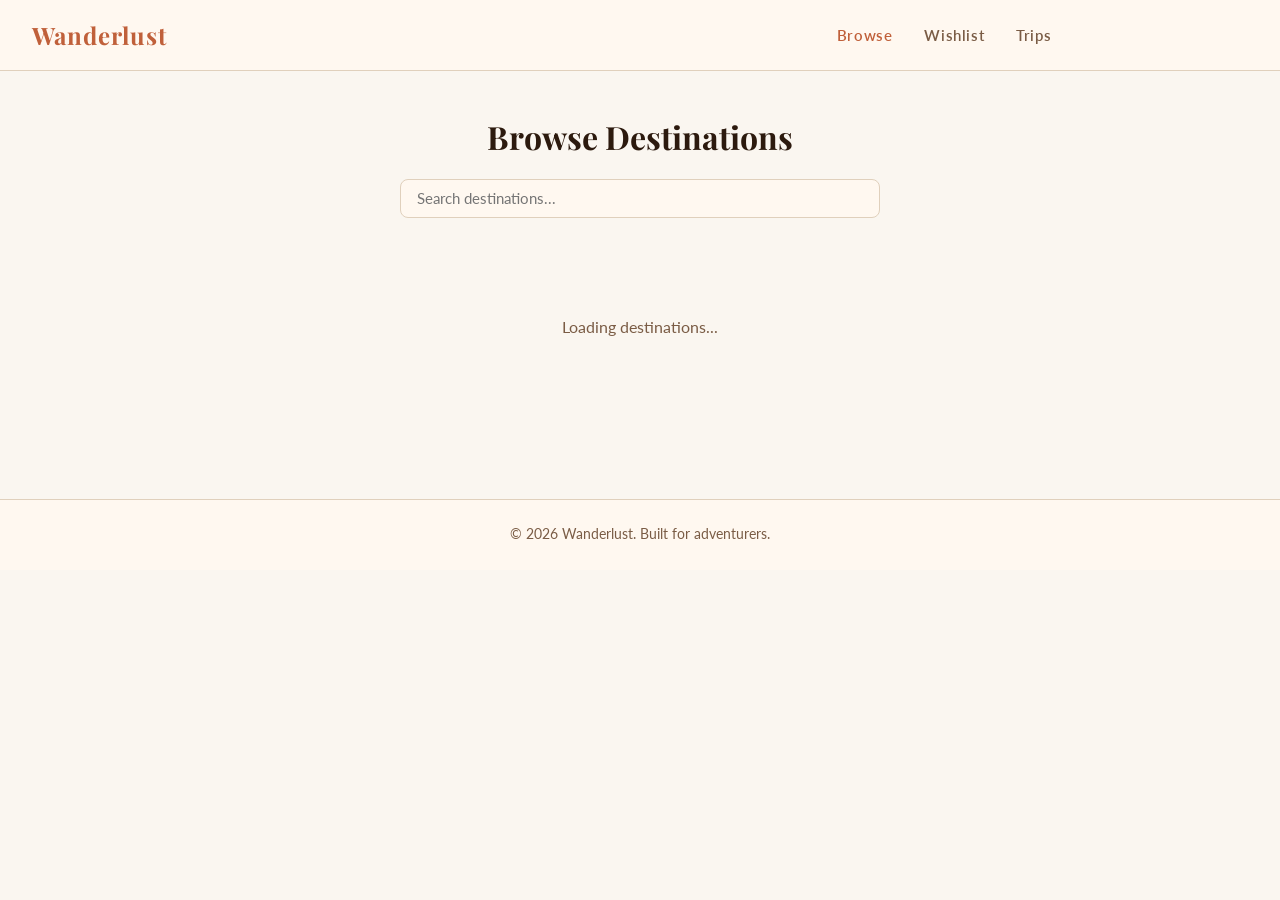
==== pages/browse.html @ 4f6d5283 "Step 1: Project setup — folder structure, navbar, base styles Warm terracotta/sand color palette wit" ====
<!DOCTYPE html>
<html lang="en">
<head>
  <meta charset="UTF-8" />
  <meta name="viewport" content="width=device-width, initial-scale=1.0" />
  <title>Browse — Wanderlust</title>
  <link rel="preconnect" href="https://fonts.googleapis.com" />
  <link rel="preconnect" href="https://fonts.gstatic.com" crossorigin />
  <link href="https://fonts.googleapis.com/css2?family=Playfair+Display:wght@600;700;800&family=Lato:wght@400;600&display=swap" rel="stylesheet" />
  <link rel="stylesheet" href="../css/styles.css" />
</head>
<body>

  <nav class="navbar">
    <a href="../index.html" class="nav-logo">Wanderlust</a>
    <ul class="nav-links">
      <li><a href="browse.html">Browse</a></li>
      <li><a href="wishlist.html">Wishlist</a></li>
      <li><a href="trips.html">Trips</a></li>
    </ul>
    <button class="nav-toggle" aria-label="Toggle menu">&#9776;</button>
  </nav>

  <header class="page-header">
    <h1>Browse Destinations</h1>
    <div class="search-bar">
      <input type="text" id="search-input" placeholder="Search destinations..." aria-label="Search destinations" />
    </div>
  </header>

  <main>
    <div id="destination-grid" class="destination-grid">
      <p class="empty-state">Loading destinations...</p>
    </div>
  </main>

  <footer class="footer">
    <p>&copy; 2026 Wanderlust. Built for adventurers.</p>
  </footer>

  <script src="../js/app.js"></script>
</body>
</html>
---- css/styles.css ----
/* ===========================
   Reset & Base
=========================== */
*, *::before, *::after {
  box-sizing: border-box;
  margin: 0;
  padding: 0;
}

:root {
  --bg:           #faf6f0;
  --surface:      #fff8f0;
  --surface-2:    #f0e8dc;
  --accent:       #c0603a;
  --accent-hover: #a84f2f;
  --green:        #2d5a3d;
  --sand:         #f5e6c8;
  --text:         #2c1a0e;
  --text-muted:   #7a5c45;
  --border:       #e0d0bc;
  --radius:       8px;
}

body {
  background-color: var(--bg);
  color: var(--text);
  font-family: 'Lato', system-ui, sans-serif;
  line-height: 1.6;
}

a {
  color: inherit;
  text-decoration: none;
}

/* ===========================
   Navbar
=========================== */
.navbar {
  display: flex;
  align-items: center;
  padding: 1rem 2rem;
  background-color: var(--surface);
  border-bottom: 1px solid var(--border);
  position: sticky;
  top: 0;
  z-index: 100;
}

.nav-logo {
  flex: 1;
  font-family: 'Playfair Display', serif;
  font-size: 1.5rem;
  font-weight: 700;
  color: var(--accent);
  letter-spacing: 1px;
}

.nav-links {
  flex: 1;
  display: flex;
  list-style: none;
  gap: 2rem;
  justify-content: center;
}

.nav-links a {
  color: var(--text-muted);
  font-size: 0.95rem;
  font-weight: 600;
  letter-spacing: 0.04em;
  transition: color 0.2s;
}

.nav-links a:hover,
.nav-links a.active {
  color: var(--accent);
}

.nav-toggle {
  display: none;
  background: none;
  border: none;
  color: var(--text);
  font-size: 1.5rem;
  cursor: pointer;
}

/* ===========================
   Hero
=========================== */
.hero {
  min-height: 88vh;
  display: flex;
  align-items: center;
  justify-content: center;
  text-align: center;
  padding: 4rem 2rem;
  background: linear-gradient(160deg, #f5e6c8 0%, var(--bg) 60%);
}

.hero-content {
  max-width: 600px;
}

.hero-eyebrow {
  font-size: 0.9rem;
  font-weight: 600;
  letter-spacing: 0.12em;
  text-transform: uppercase;
  color: var(--accent);
  margin-bottom: 1rem;
}

.hero-content h1 {
  font-family: 'Playfair Display', serif;
  font-size: clamp(2.8rem, 7vw, 5rem);
  font-weight: 800;
  line-height: 1.15;
  color: var(--text);
  margin-bottom: 1.25rem;
}

.hero-sub {
  font-size: 1.1rem;
  color: var(--text-muted);
  margin-bottom: 2rem;
  max-width: 480px;
  margin-left: auto;
  margin-right: auto;
}

.btn-primary {
  display: inline-block;
  padding: 0.75rem 2rem;
  background-color: var(--accent);
  color: #fff;
  border-radius: var(--radius);
  font-size: 1rem;
  font-weight: 600;
  letter-spacing: 0.04em;
  transition: background-color 0.2s, transform 0.15s;
}

.btn-primary:hover {
  background-color: var(--accent-hover);
  transform: translateY(-2px);
}

/* ===========================
   Page Header
=========================== */
.page-header {
  padding: 2.5rem 2rem 0;
  text-align: center;
}

.page-header h1 {
  font-family: 'Playfair Display', serif;
  font-size: 2rem;
  font-weight: 700;
  color: var(--text);
  margin-bottom: 1rem;
}

.search-bar input {
  width: 100%;
  max-width: 480px;
  padding: 0.6rem 1rem;
  background-color: var(--surface);
  border: 1px solid var(--border);
  border-radius: var(--radius);
  color: var(--text);
  font-size: 0.95rem;
  font-family: 'Lato', sans-serif;
  outline: none;
  transition: border-color 0.2s;
}

.search-bar input:focus {
  border-color: var(--accent);
}

/* ===========================
   Destination Grid
=========================== */
.destination-grid {
  display: grid;
  grid-template-columns: repeat(auto-fill, minmax(240px, 1fr));
  gap: 1.75rem;
  padding: 2rem;
}

.empty-state {
  color: var(--text-muted);
  text-align: center;
  padding: 4rem 2rem;
  grid-column: 1 / -1;
  font-size: 1rem;
}

.empty-state a {
  color: var(--accent);
  text-decoration: underline;
}

/* ===========================
   Footer
=========================== */
.footer {
  padding: 1.5rem 2rem;
  text-align: center;
  color: var(--text-muted);
  font-size: 0.85rem;
  border-top: 1px solid var(--border);
  background-color: var(--surface);
  margin-top: 4rem;
}

/* ===========================
   Responsive
=========================== */
@media (max-width: 640px) {
  .destination-grid {
    grid-template-columns: repeat(auto-fill, minmax(160px, 1fr));
    gap: 1rem;
    padding: 1rem;
  }

  .nav-links {
    display: none;
    flex-direction: column;
    gap: 1rem;
    position: absolute;
    top: 64px;
    left: 0;
    right: 0;
    background-color: var(--surface);
    padding: 1.5rem 2rem;
    border-bottom: 1px solid var(--border);
  }

  .nav-links.open {
    display: flex;
  }

  .nav-toggle {
    display: block;
  }
}
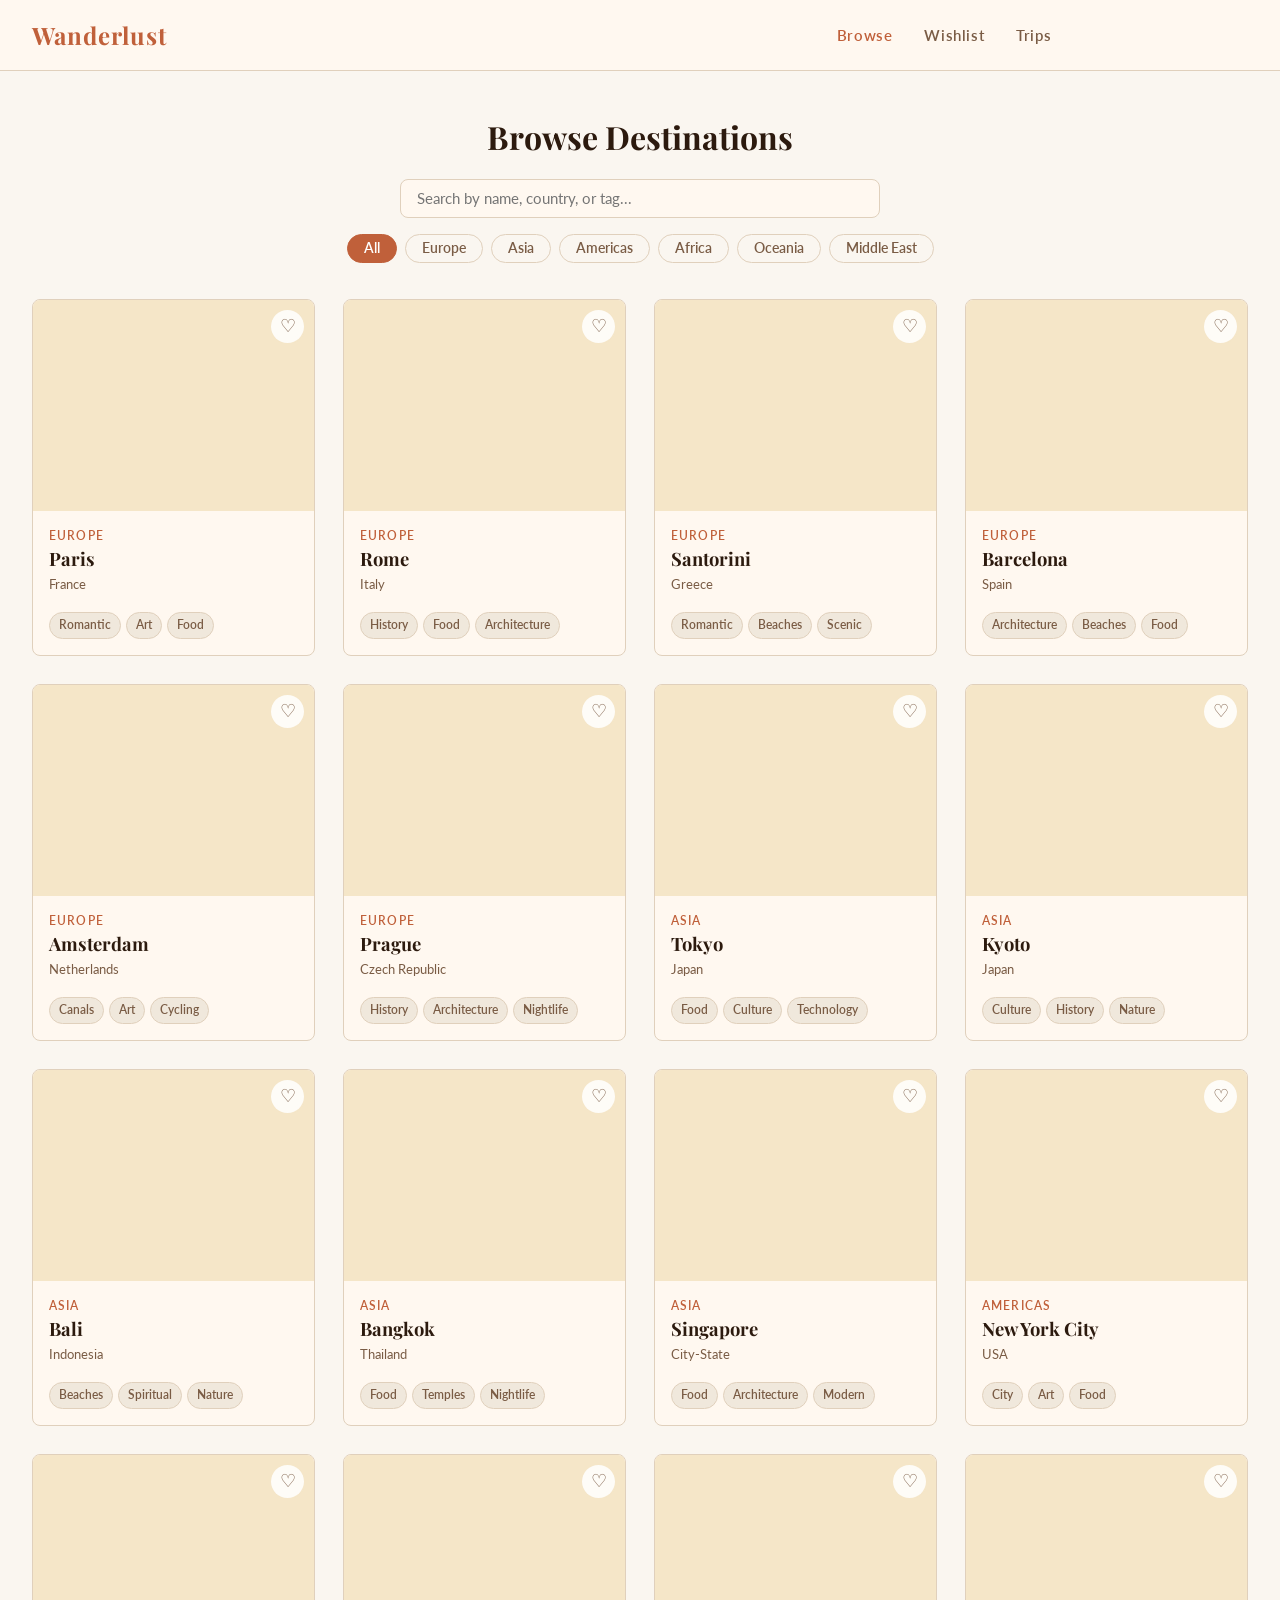
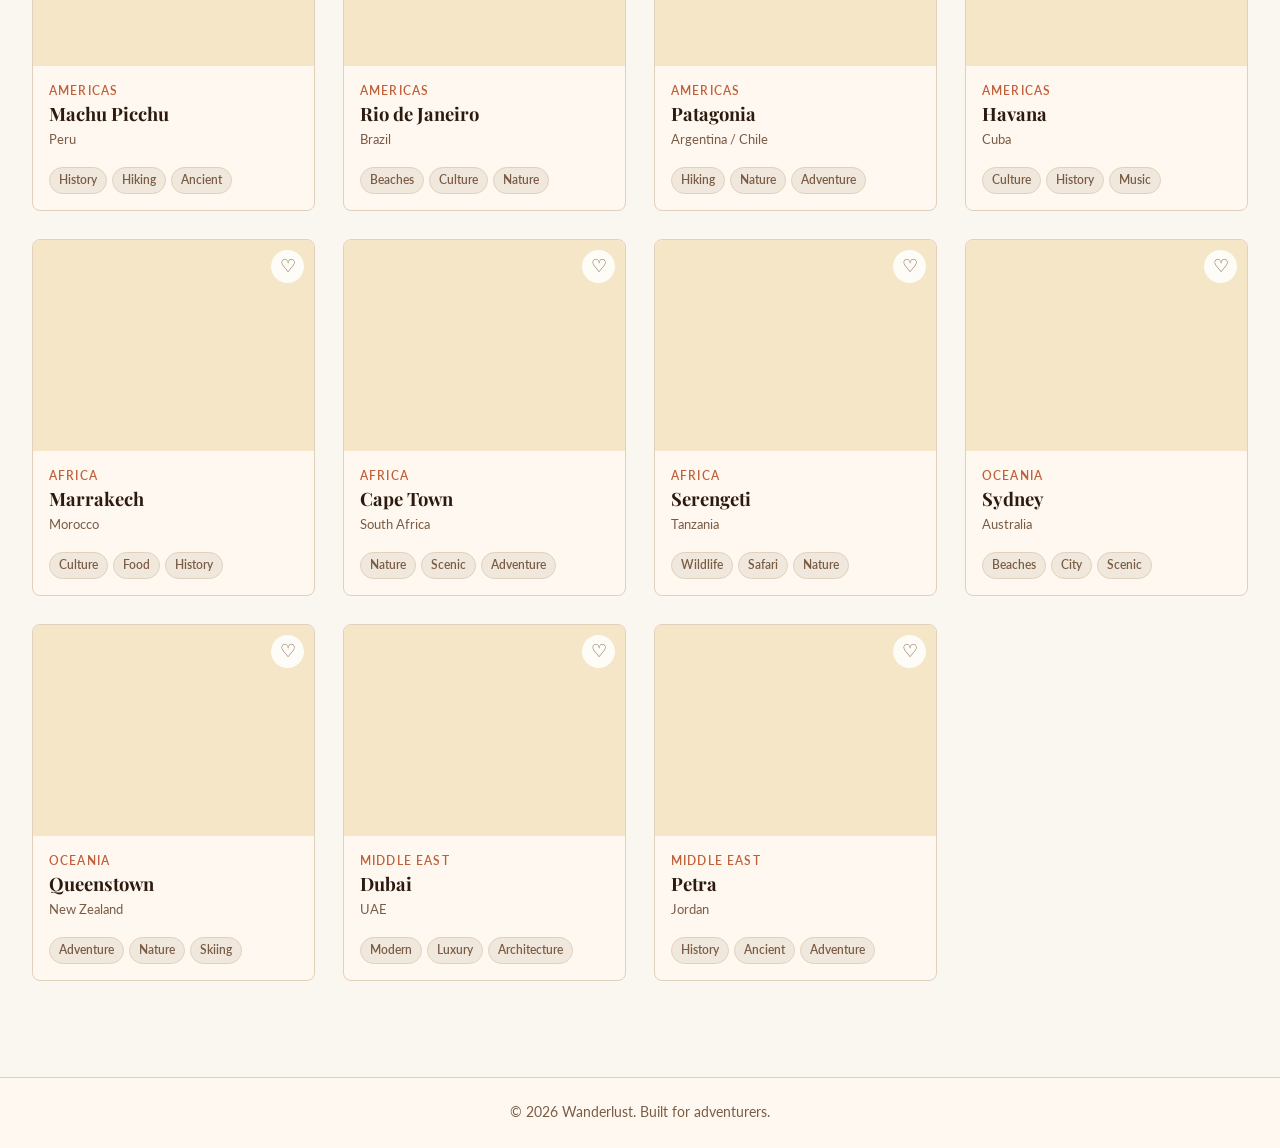
==== commit c974f3bc: "Step 3: Browse page with card grid, search, and region filters Destination cards show image, region," ====
--- a/pages/browse.html
+++ b/pages/browse.html
@@ -24,8 +24,9 @@
   <header class="page-header">
     <h1>Browse Destinations</h1>
     <div class="search-bar">
-      <input type="text" id="search-input" placeholder="Search destinations..." aria-label="Search destinations" />
+      <input type="text" id="search-input" placeholder="Search by name, country, or tag..." aria-label="Search destinations" />
     </div>
+    <div id="region-filters" class="region-filters"></div>
   </header>
 
   <main>
@@ -39,5 +40,63 @@
   </footer>
 
   <script src="../js/app.js"></script>
+  <script type="module">
+    import { getAllDestinations, searchDestinations, getByRegion, REGIONS } from '../js/api.js';
+    import { renderDestinations } from '../js/cards.js';
+
+    const grid          = document.getElementById('destination-grid');
+    const searchInput   = document.getElementById('search-input');
+    const regionFilters = document.getElementById('region-filters');
+
+    let activeRegion  = null;
+    let searchTimeout = null;
+
+    // Build region filter buttons
+    const allBtn = document.createElement('button');
+    allBtn.textContent = 'All';
+    allBtn.className = 'region-btn active';
+    allBtn.addEventListener('click', () => selectRegion(null, allBtn));
+    regionFilters.appendChild(allBtn);
+
+    REGIONS.forEach(region => {
+      const btn = document.createElement('button');
+      btn.textContent = region;
+      btn.className = 'region-btn';
+      btn.addEventListener('click', () => selectRegion(region, btn));
+      regionFilters.appendChild(btn);
+    });
+
+    function selectRegion(region, btn) {
+      activeRegion = region;
+      searchInput.value = '';
+      regionFilters.querySelectorAll('.region-btn').forEach(b => b.classList.remove('active'));
+      btn.classList.add('active');
+      render();
+    }
+
+    function render() {
+      const query = searchInput.value.trim();
+      let results;
+      if (query) {
+        results = searchDestinations(query);
+      } else if (activeRegion) {
+        results = getByRegion(activeRegion);
+      } else {
+        results = getAllDestinations();
+      }
+      renderDestinations(results, grid);
+    }
+
+    searchInput.addEventListener('input', () => {
+      clearTimeout(searchTimeout);
+      // Clear active region when searching
+      activeRegion = null;
+      regionFilters.querySelectorAll('.region-btn').forEach(b => b.classList.remove('active'));
+      allBtn.classList.add('active');
+      searchTimeout = setTimeout(render, 300);
+    });
+
+    render();
+  </script>
 </body>
 </html>
--- a/css/styles.css
+++ b/css/styles.css
@@ -182,13 +182,162 @@
 }
 
 /* ===========================
-   Destination Grid
+   Region Filters
+=========================== */
+.region-filters {
+  display: flex;
+  flex-wrap: wrap;
+  gap: 0.5rem;
+  justify-content: center;
+  margin-top: 1rem;
+  padding-bottom: 0.25rem;
+}
+
+.region-btn {
+  padding: 0.35rem 1rem;
+  background: none;
+  border: 1px solid var(--border);
+  border-radius: 999px;
+  color: var(--text-muted);
+  font-family: 'Lato', sans-serif;
+  font-size: 0.85rem;
+  font-weight: 600;
+  cursor: pointer;
+  transition: background-color 0.2s, color 0.2s, border-color 0.2s;
+}
+
+.region-btn:hover {
+  border-color: var(--accent);
+  color: var(--accent);
+}
+
+.region-btn.active {
+  background-color: var(--accent);
+  border-color: var(--accent);
+  color: #fff;
+}
+
+/* ===========================
+   Destination Grid & Cards
 =========================== */
 .destination-grid {
   display: grid;
   grid-template-columns: repeat(auto-fill, minmax(240px, 1fr));
   gap: 1.75rem;
   padding: 2rem;
+}
+
+.dest-card {
+  background-color: var(--surface);
+  border: 1px solid var(--border);
+  border-radius: var(--radius);
+  overflow: hidden;
+  cursor: pointer;
+  display: flex;
+  flex-direction: column;
+  transition: transform 0.2s, box-shadow 0.2s;
+}
+
+.dest-card:hover {
+  transform: translateY(-4px);
+  box-shadow: 0 8px 24px rgba(44, 26, 14, 0.1);
+}
+
+.card-img-wrap {
+  position: relative;
+  aspect-ratio: 4 / 3;
+  background-color: var(--sand);
+  overflow: hidden;
+}
+
+.card-img {
+  width: 100%;
+  height: 100%;
+  object-fit: cover;
+  display: block;
+  transition: transform 0.3s;
+}
+
+.dest-card:hover .card-img {
+  transform: scale(1.04);
+}
+
+.btn-wishlist {
+  position: absolute;
+  top: 0.6rem;
+  right: 0.6rem;
+  background: rgba(255, 255, 255, 0.85);
+  border: none;
+  border-radius: 50%;
+  width: 2.1rem;
+  height: 2.1rem;
+  font-size: 1.1rem;
+  cursor: pointer;
+  color: var(--text-muted);
+  display: flex;
+  align-items: center;
+  justify-content: center;
+  transition: background-color 0.2s, color 0.2s, transform 0.15s;
+  backdrop-filter: blur(4px);
+}
+
+.btn-wishlist:hover {
+  transform: scale(1.15);
+  color: var(--accent);
+}
+
+.btn-wishlist.saved {
+  color: var(--accent);
+  background: rgba(255, 255, 255, 0.95);
+}
+
+.card-body {
+  padding: 1rem;
+  display: flex;
+  flex-direction: column;
+  gap: 0.2rem;
+  flex: 1;
+}
+
+.card-region {
+  font-size: 0.72rem;
+  font-weight: 600;
+  letter-spacing: 0.1em;
+  text-transform: uppercase;
+  color: var(--accent);
+}
+
+.card-name {
+  font-family: 'Playfair Display', serif;
+  font-size: 1.15rem;
+  font-weight: 700;
+  color: var(--text);
+  line-height: 1.2;
+}
+
+.card-country {
+  font-size: 0.82rem;
+  color: var(--text-muted);
+  margin-bottom: 0.4rem;
+}
+
+.card-tags {
+  display: flex;
+  flex-wrap: wrap;
+  gap: 0.35rem;
+  margin-top: auto;
+  padding-top: 0.5rem;
+}
+
+.tag {
+  font-size: 0.72rem;
+  font-weight: 600;
+  padding: 0.2rem 0.55rem;
+  background-color: var(--surface-2);
+  border: 1px solid var(--border);
+  border-radius: 999px;
+  color: var(--text-muted);
+  text-transform: capitalize;
 }
 
 .empty-state {
